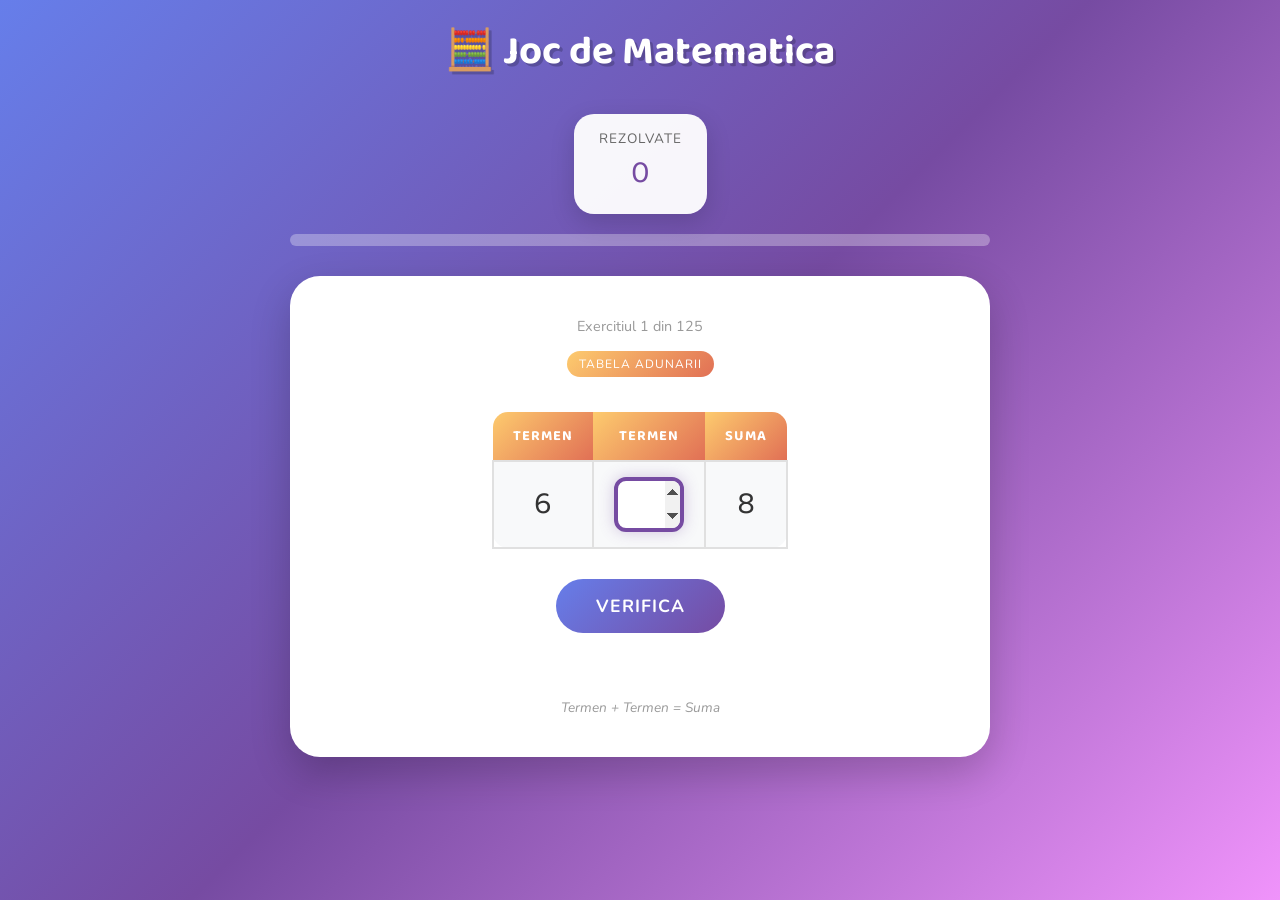
==== index.html @ 3bbdb42a "split into css and js" ====
<!DOCTYPE html>
<html lang="ro">
<head>
    <meta charset="UTF-8">
    <meta name="viewport" content="width=device-width, initial-scale=1.0">
    <meta name="description" content="Joc interactiv de matematică pentru copii - exersează adunarea, scăderea și operații matematice de bază într-un mod distractiv!">
    <meta name="keywords" content="matematică, joc educativ, copii, adunare, scădere, exerciții matematice">
    <meta name="author" content="Joc de Matematică">

    <!-- Open Graph / Facebook -->
    <meta property="og:type" content="website">
    <meta property="og:title" content="Joc de Matematică - Învață matematica jucându-te!">
    <meta property="og:description" content="Joc interactiv de matematică pentru copii - exersează adunarea, scăderea și operații matematice de bază într-un mod distractiv!">

    <!-- Twitter -->
    <meta property="twitter:card" content="summary_large_image">
    <meta property="twitter:title" content="Joc de Matematică - Învață matematica jucându-te!">
    <meta property="twitter:description" content="Joc interactiv de matematică pentru copii - exersează adunarea, scăderea și operații matematice de bază într-un mod distractiv!">

    <title>Joc de Matematică - Învață matematica jucându-te!</title>

    <!-- Google Fonts -->
    <link href="https://fonts.googleapis.com/css2?family=Baloo+2:wght@700&family=Nunito:wght@400;600;700&display=swap" rel="stylesheet">

    <!-- Stylesheet -->
    <link rel="stylesheet" href="css/style.css">
</head>
<body>
    <div class="container">
        <header>
            <h1>🧮 Joc de Matematica</h1>
        </header>

        <div class="score-board">
            <div class="score-item">
                <div class="score-label">Rezolvate</div>
                <div class="score-value" id="correct-count">0</div>
            </div>
        </div>

        <div class="progress-bar">
            <div class="progress-fill" id="progress"></div>
        </div>

        <div class="game-container" id="game-container">
            <div class="exercise-card" id="exercise-card">
                <div class="exercise-number" id="exercise-number">Exercitiul 1 din 125</div>
                <div class="exercise-type" id="exercise-type">Gaseste rezultatul</div>
                <div class="exercise-content" id="exercise-content"></div>
                <button class="btn btn-primary" id="check-btn" onclick="checkAnswer()">Verifica</button>
                <div class="feedback" id="feedback"></div>
                <div class="hint-box" id="hint-box">
                    <div class="hint-title">💡 Indiciu:</div>
                    <div class="hint-text" id="hint-text"></div>
                </div>
                <div class="task-hint" id="task-hint"></div>
            </div>
        </div>

        <div class="completion-screen" id="completion-screen">
            <div class="trophy">🏆</div>
            <div class="final-score" id="final-score">0 / 125</div>
            <div class="stars" id="stars"></div>
            <div class="final-message" id="final-message">Felicitari!</div>
            <button class="btn btn-restart" onclick="restartGame()">Joaca din nou</button>
        </div>
    </div>

    <!-- JavaScript -->
    <script src="js/script.js"></script>
</body>
</html>
---- css/style.css ----
* {
    margin: 0;
    padding: 0;
    box-sizing: border-box;
}

body {
    font-family: 'Nunito', sans-serif;
    min-height: 100vh;
    background: linear-gradient(135deg, #667eea 0%, #764ba2 50%, #f093fb 100%);
    background-attachment: fixed;
    padding: 20px;
}

.container {
    max-width: 700px;
    margin: 0 auto;
}

header {
    text-align: center;
    margin-bottom: 30px;
}

h1 {
    font-family: 'Baloo 2', cursive;
    font-size: 2.5rem;
    color: white;
    text-shadow: 3px 3px 0px rgba(0,0,0,0.2);
    margin-bottom: 10px;
}

.score-board {
    display: flex;
    justify-content: center;
    gap: 30px;
    margin-bottom: 20px;
}

.score-item {
    background: rgba(255,255,255,0.95);
    padding: 15px 25px;
    border-radius: 20px;
    box-shadow: 0 8px 25px rgba(0,0,0,0.15);
    text-align: center;
}

.score-label {
    font-size: 0.85rem;
    color: #666;
    text-transform: uppercase;
    letter-spacing: 1px;
}

.score-value {
    font-family: 'Baloo 2', cursive;
    font-size: 2rem;
    color: #764ba2;
}

.progress-bar {
    background: rgba(255,255,255,0.3);
    height: 12px;
    border-radius: 10px;
    margin-bottom: 30px;
    overflow: hidden;
}

.progress-fill {
    height: 100%;
    background: linear-gradient(90deg, #00f260, #0575e6);
    border-radius: 10px;
    transition: width 0.5s ease;
    width: 0%;
}

.exercise-card {
    background: white;
    border-radius: 30px;
    padding: 40px;
    box-shadow: 0 15px 40px rgba(0,0,0,0.2);
    text-align: center;
    margin-bottom: 20px;
    transform: scale(1);
    transition: transform 0.3s ease;
}

.exercise-card.correct {
    animation: celebrate 0.6s ease;
}

.exercise-card.wrong {
    animation: shake 0.5s ease;
}

@keyframes celebrate {
    0%, 100% { transform: scale(1); }
    50% { transform: scale(1.05); }
}

@keyframes shake {
    0%, 100% { transform: translateX(0); }
    20%, 60% { transform: translateX(-10px); }
    40%, 80% { transform: translateX(10px); }
}

.exercise-number {
    font-size: 0.9rem;
    color: #999;
    margin-bottom: 15px;
}

.exercise-type {
    display: inline-block;
    font-size: 0.75rem;
    color: white;
    padding: 5px 12px;
    border-radius: 20px;
    margin-bottom: 15px;
    text-transform: uppercase;
    letter-spacing: 1px;
}

.exercise-type.result {
    background: linear-gradient(135deg, #667eea, #764ba2);
}

.exercise-type.missing {
    background: linear-gradient(135deg, #f093fb, #f5576c);
}

.exercise-type.comparison {
    background: linear-gradient(135deg, #00b894, #00cec9);
}

.exercise-type.table-add {
    background: linear-gradient(135deg, #fdcb6e, #e17055);
}

.exercise-type.table-sub {
    background: linear-gradient(135deg, #74b9ff, #0984e3);
}

.exercise-type.chain {
    background: linear-gradient(135deg, #a29bfe, #6c5ce7);
}

.exercise-text {
    font-family: 'Baloo 2', cursive;
    font-size: 2.5rem;
    color: #333;
    margin-bottom: 30px;
    display: flex;
    align-items: center;
    justify-content: center;
    gap: 8px;
    flex-wrap: wrap;
}

.comparison-symbol {
    color: #764ba2;
    font-size: 2.8rem;
}

.answer-input {
    width: 100px;
    height: 70px;
    font-family: 'Baloo 2', cursive;
    font-size: 2.5rem;
    text-align: center;
    border: 4px solid #e0e0e0;
    border-radius: 15px;
    outline: none;
    transition: border-color 0.3s ease, box-shadow 0.3s ease;
}

.answer-input:focus {
    border-color: #764ba2;
    box-shadow: 0 0 20px rgba(118, 75, 162, 0.3);
}

.answer-input.correct {
    border-color: #00c853;
    background: #e8f5e9;
}

.answer-input.wrong {
    border-color: #ff5252;
    background: #ffebee;
}

.inline-input {
    width: 70px;
    height: 55px;
    font-family: 'Baloo 2', cursive;
    font-size: 2.2rem;
    text-align: center;
    border: 4px dashed #764ba2;
    border-radius: 15px;
    outline: none;
    background: #f8f4ff;
    transition: border-color 0.3s ease, box-shadow 0.3s ease;
}

.inline-input:focus {
    border-color: #764ba2;
    box-shadow: 0 0 20px rgba(118, 75, 162, 0.3);
    border-style: solid;
}

.inline-input.correct {
    border-color: #00c853;
    border-style: solid;
    background: #e8f5e9;
}

.inline-input.wrong {
    border-color: #ff5252;
    border-style: solid;
    background: #ffebee;
}

/* Chain exercise styles */
.chain-container {
    display: flex;
    align-items: center;
    justify-content: center;
    flex-wrap: wrap;
    gap: 5px;
    margin-bottom: 30px;
}

.chain-circle {
    width: 55px;
    height: 55px;
    border-radius: 50%;
    background: linear-gradient(135deg, #a29bfe, #6c5ce7);
    color: white;
    font-family: 'Baloo 2', cursive;
    font-size: 1.8rem;
    display: flex;
    align-items: center;
    justify-content: center;
    box-shadow: 0 4px 15px rgba(108, 92, 231, 0.4);
}

.chain-operator {
    font-family: 'Baloo 2', cursive;
    font-size: 2rem;
    color: #e17055;
    padding: 0 5px;
    font-weight: bold;
}

.chain-equals {
    font-family: 'Baloo 2', cursive;
    font-size: 2.5rem;
    color: #333;
    padding: 0 10px;
}

.chain-input {
    width: 70px;
    height: 55px;
    font-family: 'Baloo 2', cursive;
    font-size: 2rem;
    text-align: center;
    border: 4px dashed #6c5ce7;
    border-radius: 15px;
    outline: none;
    background: #f0efff;
    transition: all 0.3s ease;
}

.chain-input:focus {
    border-color: #6c5ce7;
    box-shadow: 0 0 20px rgba(108, 92, 231, 0.4);
    border-style: solid;
}

.chain-input.correct {
    border-color: #00c853;
    border-style: solid;
    background: #e8f5e9;
}

.chain-input.wrong {
    border-color: #ff5252;
    border-style: solid;
    background: #ffebee;
}

/* Table styles */
.math-table {
    margin: 20px auto 30px;
    border-collapse: collapse;
    font-family: 'Baloo 2', cursive;
    font-size: 1.5rem;
}

.math-table th {
    padding: 12px 20px;
    color: white;
    font-weight: 700;
    text-transform: uppercase;
    font-size: 0.9rem;
    letter-spacing: 1px;
}

.math-table.addition th {
    background: linear-gradient(135deg, #fdcb6e, #e17055);
}

.math-table.subtraction th {
    background: linear-gradient(135deg, #74b9ff, #0984e3);
}

.math-table th:first-child {
    border-radius: 15px 0 0 0;
}

.math-table th:last-child {
    border-radius: 0 15px 0 0;
}

.math-table td {
    padding: 15px 20px;
    background: #f8f9fa;
    border: 2px solid #e0e0e0;
    text-align: center;
    font-size: 2rem;
    color: #333;
}

.math-table tr:last-child td:first-child {
    border-radius: 0 0 0 15px;
}

.math-table tr:last-child td:last-child {
    border-radius: 0 0 15px 0;
}

.math-table .table-input {
    width: 70px;
    height: 55px;
    font-family: 'Baloo 2', cursive;
    font-size: 2rem;
    text-align: center;
    border: 4px dashed #764ba2;
    border-radius: 12px;
    outline: none;
    background: #fff;
    transition: all 0.3s ease;
}

.math-table .table-input:focus {
    border-color: #764ba2;
    box-shadow: 0 0 15px rgba(118, 75, 162, 0.3);
    border-style: solid;
}

.math-table .table-input.correct {
    border-color: #00c853;
    border-style: solid;
    background: #e8f5e9;
}

.math-table .table-input.wrong {
    border-color: #ff5252;
    border-style: solid;
    background: #ffebee;
}

.btn {
    font-family: 'Nunito', sans-serif;
    font-weight: 700;
    font-size: 1.1rem;
    padding: 15px 40px;
    border: none;
    border-radius: 50px;
    cursor: pointer;
    transition: transform 0.2s ease, box-shadow 0.2s ease;
    text-transform: uppercase;
    letter-spacing: 1px;
}

.btn:hover {
    transform: translateY(-3px);
    box-shadow: 0 10px 25px rgba(0,0,0,0.2);
}

.btn:active {
    transform: translateY(0);
}

.btn-primary {
    background: linear-gradient(135deg, #667eea, #764ba2);
    color: white;
}

.btn-success {
    background: linear-gradient(135deg, #00c853, #00e676);
    color: white;
}

.btn-restart {
    background: linear-gradient(135deg, #ff6b6b, #ee5a24);
    color: white;
}

.feedback {
    margin-top: 20px;
    font-size: 1.2rem;
    font-weight: 600;
    min-height: 30px;
}

.feedback.correct {
    color: #00c853;
}

.feedback.wrong {
    color: #ff5252;
}

.hint-box {
    margin-top: 15px;
    padding: 15px 20px;
    background: #fff3e0;
    border-radius: 15px;
    border-left: 4px solid #ff9800;
    text-align: left;
    display: none;
}

.hint-box.visible {
    display: block;
}

.hint-box .hint-title {
    font-weight: 700;
    color: #e65100;
    margin-bottom: 5px;
    font-size: 0.9rem;
}

.hint-box .hint-text {
    color: #555;
    font-size: 1rem;
    line-height: 1.5;
}

.completion-screen {
    display: none;
    text-align: center;
}

.completion-screen.active {
    display: block;
}

.trophy {
    font-size: 6rem;
    margin-bottom: 20px;
    animation: bounce 1s ease infinite;
}

@keyframes bounce {
    0%, 100% { transform: translateY(0); }
    50% { transform: translateY(-20px); }
}

.final-score {
    font-family: 'Baloo 2', cursive;
    font-size: 3rem;
    color: white;
    margin-bottom: 10px;
}

.final-message {
    font-size: 1.3rem;
    color: rgba(255,255,255,0.9);
    margin-bottom: 30px;
}

.stars {
    font-size: 3rem;
    margin-bottom: 30px;
}

.game-container {
    display: block;
}

.game-container.hidden {
    display: none;
}

.confetti {
    position: fixed;
    width: 15px;
    height: 15px;
    top: -20px;
    animation: confetti-fall 3s linear forwards;
    pointer-events: none;
}

@keyframes confetti-fall {
    to {
        transform: translateY(100vh) rotate(720deg);
        opacity: 0;
    }
}

.task-hint {
    font-size: 0.85rem;
    color: #999;
    margin-top: 15px;
    font-style: italic;
}

@media (max-width: 500px) {
    .chain-circle {
        width: 45px;
        height: 45px;
        font-size: 1.5rem;
    }
    .chain-operator {
        font-size: 1.5rem;
    }
    .chain-input {
        width: 55px;
        height: 45px;
        font-size: 1.5rem;
    }
}
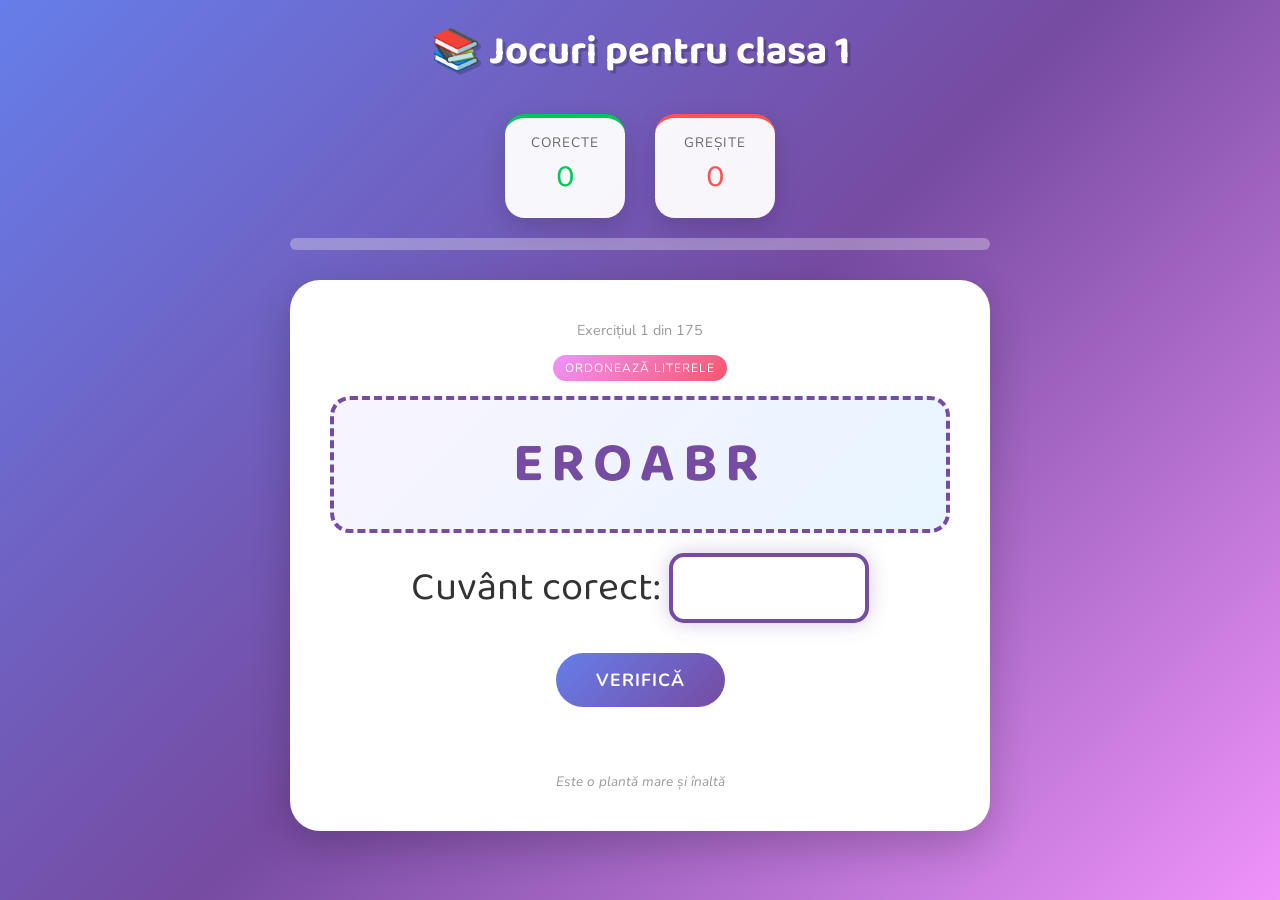
==== commit 8fa93109: "Add more exercises" ====
--- a/index.html
+++ b/index.html
@@ -3,21 +3,21 @@
 <head>
     <meta charset="UTF-8">
     <meta name="viewport" content="width=device-width, initial-scale=1.0">
-    <meta name="description" content="Joc interactiv de matematică pentru copii - exersează adunarea, scăderea și operații matematice de bază într-un mod distractiv!">
-    <meta name="keywords" content="matematică, joc educativ, copii, adunare, scădere, exerciții matematice">
-    <meta name="author" content="Joc de Matematică">
+    <meta name="description" content="Jocuri educative pentru clasa 1 - matematică și limba română! Exersează adunarea, scăderea și vocabularul într-un mod distractiv!">
+    <meta name="keywords" content="jocuri clasa 1, matematică, limba română, joc educativ, copii, adunare, scădere, exerciții">
+    <meta name="author" content="Jocuri pentru clasa 1">
 
     <!-- Open Graph / Facebook -->
     <meta property="og:type" content="website">
-    <meta property="og:title" content="Joc de Matematică - Învață matematica jucându-te!">
-    <meta property="og:description" content="Joc interactiv de matematică pentru copii - exersează adunarea, scăderea și operații matematice de bază într-un mod distractiv!">
+    <meta property="og:title" content="Jocuri pentru clasa 1 - Învață jucându-te!">
+    <meta property="og:description" content="Jocuri educative pentru clasa 1 - matematică și limba română! Exersează adunarea, scăderea și vocabularul într-un mod distractiv!">
 
     <!-- Twitter -->
     <meta property="twitter:card" content="summary_large_image">
-    <meta property="twitter:title" content="Joc de Matematică - Învață matematica jucându-te!">
-    <meta property="twitter:description" content="Joc interactiv de matematică pentru copii - exersează adunarea, scăderea și operații matematice de bază într-un mod distractiv!">
+    <meta property="twitter:title" content="Jocuri pentru clasa 1 - Învață jucându-te!">
+    <meta property="twitter:description" content="Jocuri educative pentru clasa 1 - matematică și limba română! Exersează adunarea, scăderea și vocabularul într-un mod distractiv!">
 
-    <title>Joc de Matematică - Învață matematica jucându-te!</title>
+    <title>Jocuri pentru clasa 1 - Învață jucându-te!</title>
 
     <!-- Google Fonts -->
     <link href="https://fonts.googleapis.com/css2?family=Baloo+2:wght@700&family=Nunito:wght@400;600;700&display=swap" rel="stylesheet">
@@ -28,13 +28,17 @@
 <body>
     <div class="container">
         <header>
-            <h1>🧮 Joc de Matematica</h1>
+            <h1>📚 Jocuri pentru clasa 1</h1>
         </header>
 
         <div class="score-board">
-            <div class="score-item">
-                <div class="score-label">Rezolvate</div>
+            <div class="score-item score-correct">
+                <div class="score-label">Corecte</div>
                 <div class="score-value" id="correct-count">0</div>
+            </div>
+            <div class="score-item score-wrong">
+                <div class="score-label">Greșite</div>
+                <div class="score-value" id="wrong-count">0</div>
             </div>
         </div>
 
--- a/css/style.css
+++ b/css/style.css
@@ -35,6 +35,7 @@
     justify-content: center;
     gap: 30px;
     margin-bottom: 20px;
+    flex-wrap: wrap;
 }
 
 .score-item {
@@ -43,6 +44,15 @@
     border-radius: 20px;
     box-shadow: 0 8px 25px rgba(0,0,0,0.15);
     text-align: center;
+    min-width: 120px;
+}
+
+.score-correct {
+    border-top: 4px solid #00c853;
+}
+
+.score-wrong {
+    border-top: 4px solid #ff5252;
 }
 
 .score-label {
@@ -56,6 +66,14 @@
     font-family: 'Baloo 2', cursive;
     font-size: 2rem;
     color: #764ba2;
+}
+
+.score-correct .score-value {
+    color: #00c853;
+}
+
+.score-wrong .score-value {
+    color: #ff5252;
 }
 
 .progress-bar {
@@ -517,6 +535,42 @@
     color: #999;
     margin-top: 15px;
     font-style: italic;
+}
+
+/* Story problem styles */
+.story-text {
+    font-family: 'Nunito', sans-serif;
+    font-size: 1.3rem;
+    line-height: 1.8;
+    color: #333;
+    text-align: left;
+    padding: 20px;
+    background: #f8f4ff;
+    border-radius: 15px;
+    border-left: 5px solid #764ba2;
+    margin-bottom: 20px;
+}
+
+/* Word scramble styles */
+.word-scrambled {
+    font-family: 'Baloo 2', cursive;
+    font-size: 3.5rem;
+    color: #764ba2;
+    font-weight: 700;
+    letter-spacing: 8px;
+    margin-bottom: 20px;
+    padding: 20px;
+    background: linear-gradient(135deg, #f8f4ff, #e8f5ff);
+    border-radius: 20px;
+    border: 4px dashed #764ba2;
+    text-transform: uppercase;
+}
+
+.word-input {
+    text-transform: lowercase;
+    font-size: 2rem !important;
+    width: 200px;
+    letter-spacing: 2px;
 }
 
 @media (max-width: 500px) {
@@ -533,4 +587,17 @@
         height: 45px;
         font-size: 1.5rem;
     }
-}
+    .story-text {
+        font-size: 1.1rem;
+        padding: 15px;
+    }
+    .word-scrambled {
+        font-size: 2.5rem;
+        letter-spacing: 4px;
+        padding: 15px;
+    }
+    .word-input {
+        width: 150px;
+        font-size: 1.5rem !important;
+    }
+}
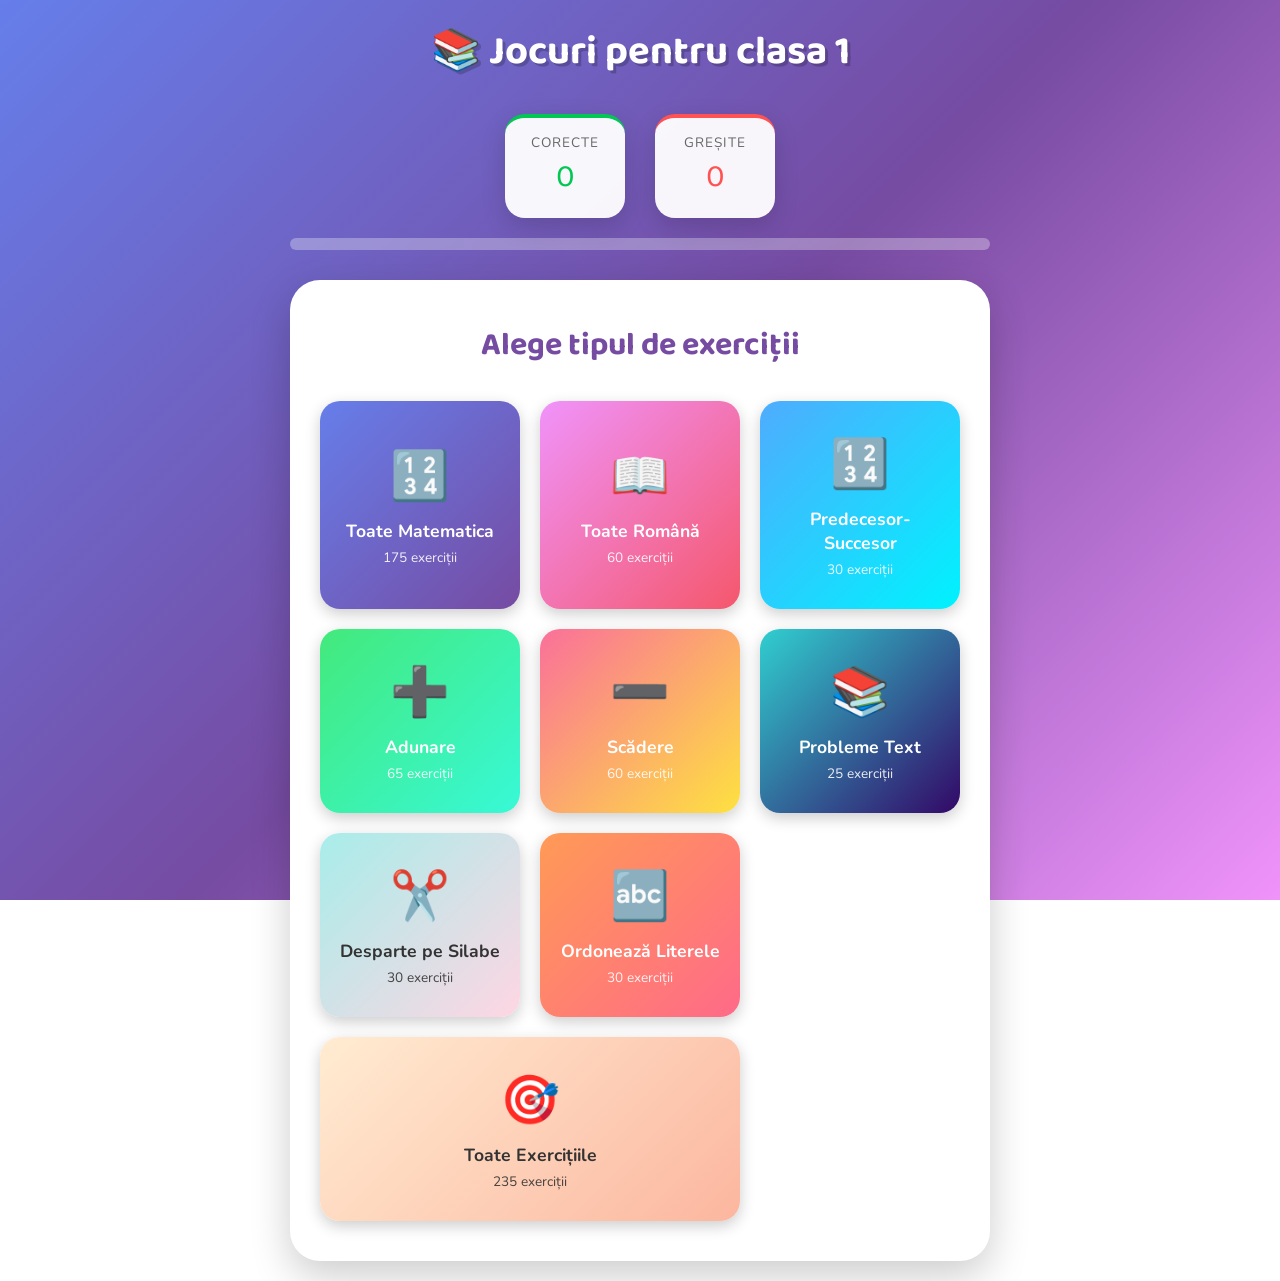
==== commit 45683a95: "adaugare sequence; adaugare meniu" ====
--- a/index.html
+++ b/index.html
@@ -46,7 +46,61 @@
             <div class="progress-fill" id="progress"></div>
         </div>
 
-        <div class="game-container" id="game-container">
+        <!-- Menu Screen -->
+        <div class="menu-screen" id="menu-screen">
+            <div class="menu-card">
+                <h2 class="menu-title">Alege tipul de exerciții</h2>
+                <div class="menu-grid">
+                    <button class="menu-btn math-btn" onclick="startGame('all-math')">
+                        <div class="menu-icon">🔢</div>
+                        <div class="menu-label">Toate Matematica</div>
+                        <div class="menu-count">175 exerciții</div>
+                    </button>
+                    <button class="menu-btn romanian-btn" onclick="startGame('all-romanian')">
+                        <div class="menu-icon">📖</div>
+                        <div class="menu-label">Toate Română</div>
+                        <div class="menu-count">60 exerciții</div>
+                    </button>
+                    <button class="menu-btn sequence-btn" onclick="startGame('sequence')">
+                        <div class="menu-icon">🔢</div>
+                        <div class="menu-label">Predecesor-Succesor</div>
+                        <div class="menu-count">30 exerciții</div>
+                    </button>
+                    <button class="menu-btn addition-btn" onclick="startGame('addition')">
+                        <div class="menu-icon">➕</div>
+                        <div class="menu-label">Adunare</div>
+                        <div class="menu-count">65 exerciții</div>
+                    </button>
+                    <button class="menu-btn subtraction-btn" onclick="startGame('subtraction')">
+                        <div class="menu-icon">➖</div>
+                        <div class="menu-label">Scădere</div>
+                        <div class="menu-count">60 exerciții</div>
+                    </button>
+                    <button class="menu-btn story-btn" onclick="startGame('story')">
+                        <div class="menu-icon">📚</div>
+                        <div class="menu-label">Probleme Text</div>
+                        <div class="menu-count">25 exerciții</div>
+                    </button>
+                    <button class="menu-btn syllable-btn" onclick="startGame('syllable')">
+                        <div class="menu-icon">✂️</div>
+                        <div class="menu-label">Desparte pe Silabe</div>
+                        <div class="menu-count">30 exerciții</div>
+                    </button>
+                    <button class="menu-btn word-btn" onclick="startGame('word')">
+                        <div class="menu-icon">🔤</div>
+                        <div class="menu-label">Ordonează Literele</div>
+                        <div class="menu-count">30 exerciții</div>
+                    </button>
+                    <button class="menu-btn all-btn" onclick="startGame('all')">
+                        <div class="menu-icon">🎯</div>
+                        <div class="menu-label">Toate Exercițiile</div>
+                        <div class="menu-count">235 exerciții</div>
+                    </button>
+                </div>
+            </div>
+        </div>
+
+        <div class="game-container hidden" id="game-container">
             <div class="exercise-card" id="exercise-card">
                 <div class="exercise-number" id="exercise-number">Exercitiul 1 din 125</div>
                 <div class="exercise-type" id="exercise-type">Gaseste rezultatul</div>
@@ -59,6 +113,7 @@
                 </div>
                 <div class="task-hint" id="task-hint"></div>
             </div>
+            <button class="btn btn-back" onclick="backToMenu()">← Înapoi la meniu</button>
         </div>
 
         <div class="completion-screen" id="completion-screen">
--- a/css/style.css
+++ b/css/style.css
@@ -504,6 +504,113 @@
 .stars {
     font-size: 3rem;
     margin-bottom: 30px;
+}
+
+/* Menu Screen */
+.menu-screen {
+    display: block;
+}
+
+.menu-card {
+    background: white;
+    border-radius: 30px;
+    padding: 40px 30px;
+    box-shadow: 0 15px 40px rgba(0,0,0,0.2);
+}
+
+.menu-title {
+    font-family: 'Baloo 2', cursive;
+    font-size: 2rem;
+    color: #764ba2;
+    text-align: center;
+    margin-bottom: 30px;
+}
+
+.menu-grid {
+    display: grid;
+    grid-template-columns: repeat(auto-fit, minmax(200px, 1fr));
+    gap: 20px;
+}
+
+.menu-btn {
+    background: linear-gradient(135deg, #667eea, #764ba2);
+    color: white;
+    border: none;
+    border-radius: 20px;
+    padding: 30px 20px;
+    cursor: pointer;
+    transition: all 0.3s ease;
+    box-shadow: 0 5px 15px rgba(0,0,0,0.2);
+    font-family: 'Nunito', sans-serif;
+}
+
+.menu-btn:hover {
+    transform: translateY(-5px);
+    box-shadow: 0 10px 25px rgba(0,0,0,0.3);
+}
+
+.menu-icon {
+    font-size: 3rem;
+    margin-bottom: 10px;
+}
+
+.menu-label {
+    font-size: 1.1rem;
+    font-weight: 700;
+    margin-bottom: 5px;
+}
+
+.menu-count {
+    font-size: 0.85rem;
+    opacity: 0.9;
+}
+
+.math-btn {
+    background: linear-gradient(135deg, #667eea, #764ba2);
+}
+
+.romanian-btn {
+    background: linear-gradient(135deg, #f093fb, #f5576c);
+}
+
+.sequence-btn {
+    background: linear-gradient(135deg, #4facfe, #00f2fe);
+}
+
+.addition-btn {
+    background: linear-gradient(135deg, #43e97b, #38f9d7);
+}
+
+.subtraction-btn {
+    background: linear-gradient(135deg, #fa709a, #fee140);
+}
+
+.story-btn {
+    background: linear-gradient(135deg, #30cfd0, #330867);
+}
+
+.syllable-btn {
+    background: linear-gradient(135deg, #a8edea, #fed6e3);
+    color: #333;
+}
+
+.word-btn {
+    background: linear-gradient(135deg, #ff9a56, #ff6a88);
+}
+
+.all-btn {
+    background: linear-gradient(135deg, #ffecd2, #fcb69f);
+    color: #333;
+    grid-column: span 2;
+    font-size: 1.2rem;
+}
+
+.btn-back {
+    background: linear-gradient(135deg, #868f96, #596164);
+    color: white;
+    margin-top: 20px;
+    font-size: 0.9rem;
+    padding: 12px 30px;
 }
 
 .game-container {
@@ -573,7 +680,117 @@
     letter-spacing: 2px;
 }
 
+/* Syllable exercise styles */
+.syllable-word {
+    font-family: 'Baloo 2', cursive;
+    font-size: 4rem;
+    color: #6c5ce7;
+    font-weight: 700;
+    margin-bottom: 20px;
+    padding: 25px;
+    background: linear-gradient(135deg, #e8f5ff, #f8f4ff);
+    border-radius: 20px;
+    border: 4px solid #6c5ce7;
+    text-transform: lowercase;
+}
+
+.syllable-input {
+    font-size: 2rem !important;
+    width: 250px;
+    letter-spacing: 3px;
+    font-family: 'Baloo 2', cursive;
+}
+
+/* Sequence exercise styles */
+.sequence-container {
+    display: flex;
+    justify-content: center;
+    align-items: center;
+    gap: 20px;
+    margin: 30px 0;
+}
+
+.sequence-input {
+    font-family: 'Baloo 2', cursive;
+    font-size: 3rem;
+    width: 100px;
+    height: 100px;
+    border: 4px solid #667eea;
+    border-radius: 20px;
+    text-align: center;
+    transition: all 0.3s ease;
+    background: rgba(102, 126, 234, 0.05);
+}
+
+.sequence-input:focus {
+    outline: none;
+    border-color: #764ba2;
+    background: rgba(118, 75, 162, 0.1);
+    transform: scale(1.05);
+}
+
+.sequence-input.correct {
+    background: #d4edda;
+    border-color: #28a745;
+    color: #155724;
+}
+
+.sequence-input.wrong {
+    background: #f8d7da;
+    border-color: #dc3545;
+    color: #721c24;
+    animation: shake 0.5s;
+}
+
+.sequence-number {
+    font-family: 'Baloo 2', cursive;
+    font-size: 3rem;
+    width: 100px;
+    height: 100px;
+    display: flex;
+    align-items: center;
+    justify-content: center;
+    border: 4px dashed #ccc;
+    border-radius: 20px;
+    color: #999;
+    background: rgba(0,0,0,0.03);
+}
+
+.sequence-number.known {
+    border: 4px solid #28a745;
+    color: #28a745;
+    background: rgba(40, 167, 69, 0.1);
+    font-weight: 700;
+}
+
+@media (max-width: 768px) {
+    .menu-grid {
+        grid-template-columns: 1fr;
+    }
+    .all-btn {
+        grid-column: span 1;
+    }
+}
+
 @media (max-width: 500px) {
+    h1 {
+        font-size: 1.8rem;
+    }
+    .menu-title {
+        font-size: 1.5rem;
+    }
+    .menu-card {
+        padding: 25px 20px;
+    }
+    .menu-btn {
+        padding: 20px 15px;
+    }
+    .menu-icon {
+        font-size: 2.5rem;
+    }
+    .menu-label {
+        font-size: 1rem;
+    }
     .chain-circle {
         width: 45px;
         height: 45px;
@@ -600,4 +817,21 @@
         width: 150px;
         font-size: 1.5rem !important;
     }
-}
+    .syllable-word {
+        font-size: 2.8rem;
+        padding: 15px;
+    }
+    .syllable-input {
+        width: 180px;
+        font-size: 1.5rem !important;
+        letter-spacing: 2px;
+    }
+    .sequence-container {
+        gap: 10px;
+    }
+    .sequence-input, .sequence-number {
+        width: 70px;
+        height: 70px;
+        font-size: 2rem;
+    }
+}
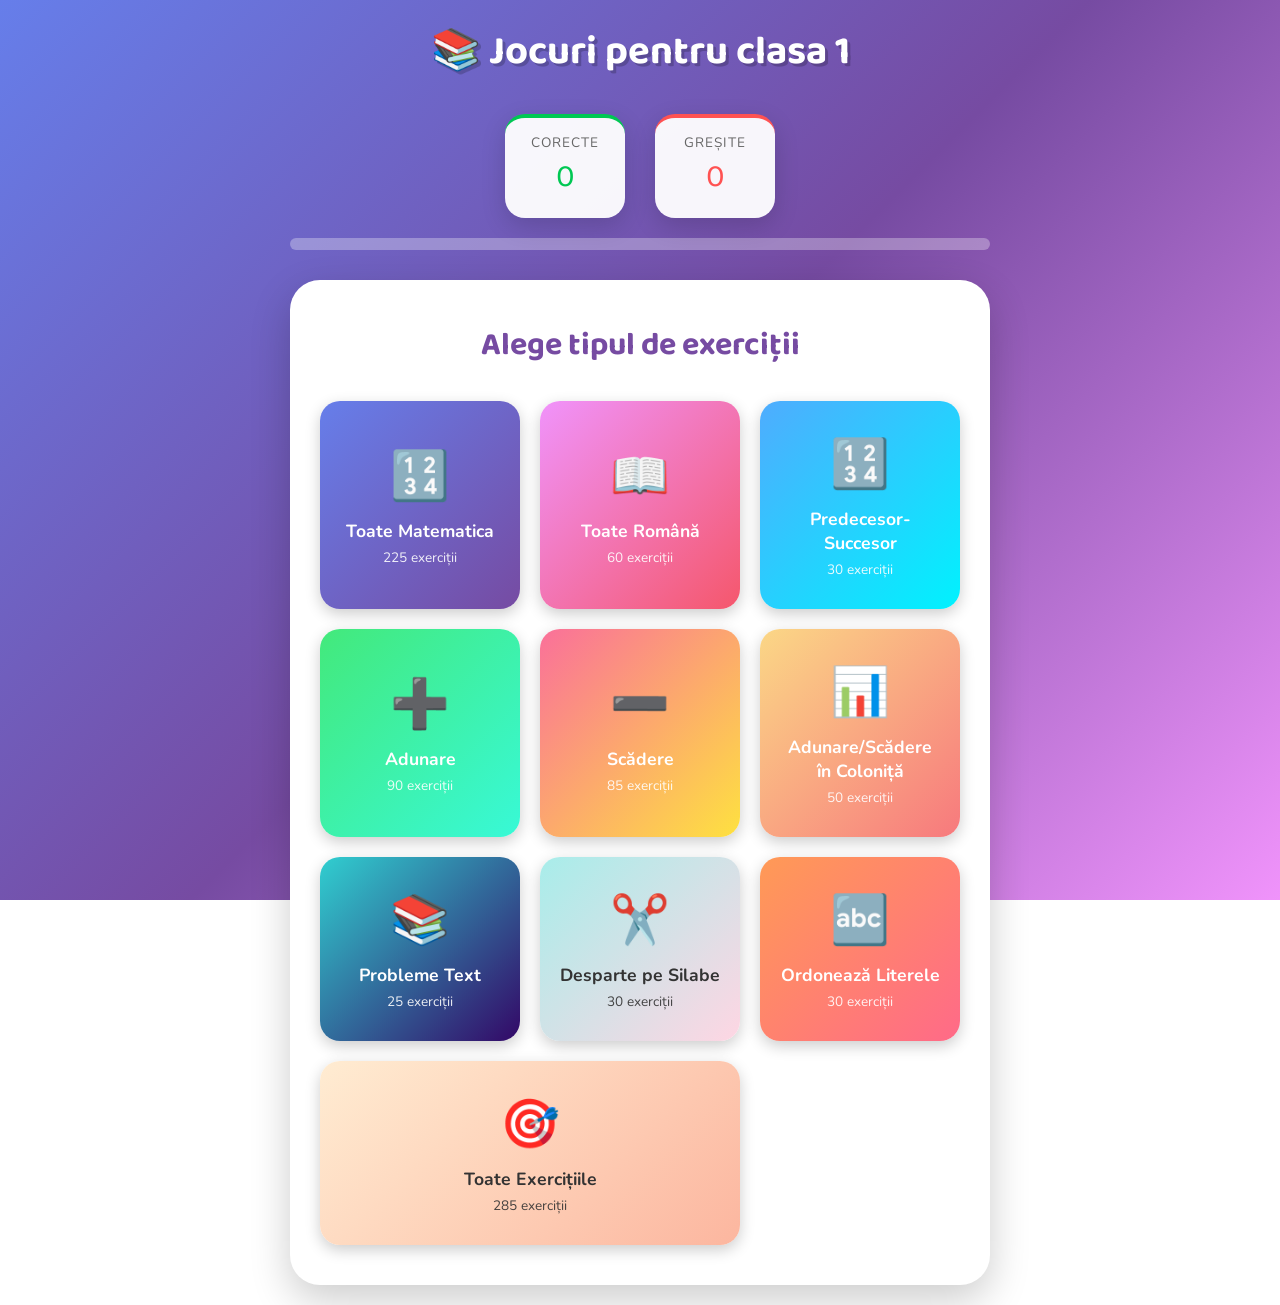
==== commit c0080f72: "adaugat exercitii in colonita" ====
--- a/index.html
+++ b/index.html
@@ -54,7 +54,7 @@
                     <button class="menu-btn math-btn" onclick="startGame('all-math')">
                         <div class="menu-icon">🔢</div>
                         <div class="menu-label">Toate Matematica</div>
-                        <div class="menu-count">175 exerciții</div>
+                        <div class="menu-count">225 exerciții</div>
                     </button>
                     <button class="menu-btn romanian-btn" onclick="startGame('all-romanian')">
                         <div class="menu-icon">📖</div>
@@ -69,12 +69,17 @@
                     <button class="menu-btn addition-btn" onclick="startGame('addition')">
                         <div class="menu-icon">➕</div>
                         <div class="menu-label">Adunare</div>
-                        <div class="menu-count">65 exerciții</div>
+                        <div class="menu-count">90 exerciții</div>
                     </button>
                     <button class="menu-btn subtraction-btn" onclick="startGame('subtraction')">
                         <div class="menu-icon">➖</div>
                         <div class="menu-label">Scădere</div>
-                        <div class="menu-count">60 exerciții</div>
+                        <div class="menu-count">85 exerciții</div>
+                    </button>
+                    <button class="menu-btn column-btn" onclick="startGame('column')">
+                        <div class="menu-icon">📊</div>
+                        <div class="menu-label">Adunare/Scădere în Coloniță</div>
+                        <div class="menu-count">50 exerciții</div>
                     </button>
                     <button class="menu-btn story-btn" onclick="startGame('story')">
                         <div class="menu-icon">📚</div>
@@ -94,7 +99,7 @@
                     <button class="menu-btn all-btn" onclick="startGame('all')">
                         <div class="menu-icon">🎯</div>
                         <div class="menu-label">Toate Exercițiile</div>
-                        <div class="menu-count">235 exerciții</div>
+                        <div class="menu-count">285 exerciții</div>
                     </button>
                 </div>
             </div>
--- a/css/style.css
+++ b/css/style.css
@@ -596,6 +596,10 @@
 
 .word-btn {
     background: linear-gradient(135deg, #ff9a56, #ff6a88);
+}
+
+.column-btn {
+    background: linear-gradient(135deg, #fbd786, #f7797d);
 }
 
 .all-btn {
@@ -763,6 +767,99 @@
     font-weight: 700;
 }
 
+/* Column operation styles */
+.column-operation {
+    display: inline-flex;
+    flex-direction: column;
+    align-items: flex-end;
+    gap: 10px;
+    font-family: 'Baloo 2', cursive;
+    font-size: 3rem;
+    padding: 30px 40px;
+    background: linear-gradient(135deg, #fff9e6, #ffe6f0);
+    border-radius: 25px;
+    border: 4px solid #764ba2;
+    margin: 20px 0;
+}
+
+.column-number {
+    display: flex;
+    gap: 5px;
+    min-width: 120px;
+    justify-content: flex-end;
+}
+
+.column-digit {
+    width: 50px;
+    height: 60px;
+    display: flex;
+    align-items: center;
+    justify-content: center;
+    background: white;
+    border: 2px solid #ddd;
+    border-radius: 10px;
+    font-weight: 700;
+}
+
+.column-digit.tens {
+    color: #667eea;
+}
+
+.column-digit.units {
+    color: #764ba2;
+}
+
+.column-operator {
+    font-size: 2.5rem;
+    color: #764ba2;
+    font-weight: 700;
+    padding-right: 10px;
+}
+
+.column-line {
+    width: 100%;
+    height: 4px;
+    background: linear-gradient(90deg, #667eea, #764ba2);
+    border-radius: 2px;
+    margin: 5px 0;
+}
+
+.column-answer {
+    font-family: 'Baloo 2', cursive;
+    font-size: 2.5rem;
+    width: 120px;
+    height: 70px;
+    text-align: center;
+    border: 4px dashed #764ba2;
+    border-radius: 15px;
+    background: white;
+    transition: all 0.3s ease;
+    font-weight: 700;
+}
+
+.column-answer:focus {
+    outline: none;
+    border-color: #667eea;
+    border-style: solid;
+    box-shadow: 0 0 20px rgba(102, 126, 234, 0.3);
+    transform: scale(1.05);
+}
+
+.column-answer.correct {
+    background: #d4edda;
+    border-color: #28a745;
+    border-style: solid;
+    color: #155724;
+}
+
+.column-answer.wrong {
+    background: #f8d7da;
+    border-color: #dc3545;
+    border-style: solid;
+    color: #721c24;
+    animation: shake 0.5s;
+}
+
 @media (max-width: 768px) {
     .menu-grid {
         grid-template-columns: 1fr;
@@ -834,4 +931,21 @@
         height: 70px;
         font-size: 2rem;
     }
-}
+    .column-operation {
+        padding: 20px 25px;
+        font-size: 2rem;
+    }
+    .column-digit {
+        width: 40px;
+        height: 50px;
+        font-size: 2rem;
+    }
+    .column-operator {
+        font-size: 2rem;
+    }
+    .column-answer {
+        width: 100px;
+        height: 60px;
+        font-size: 2rem;
+    }
+}
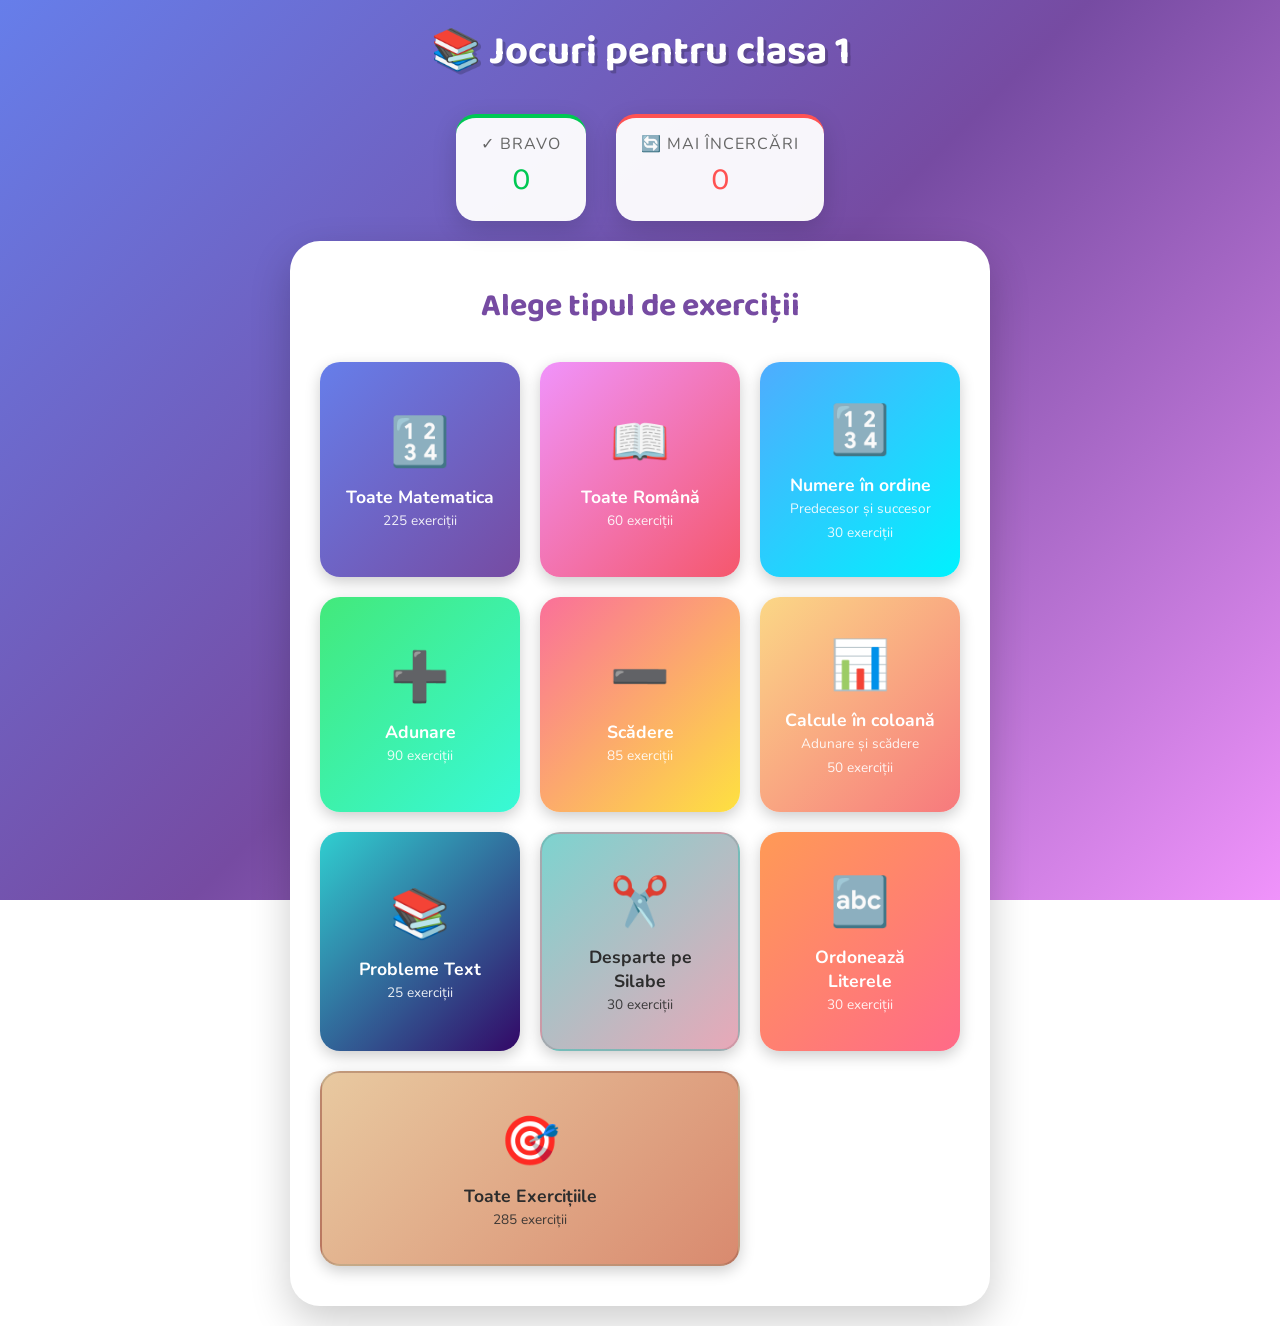
==== commit a5162544: "UI improvements for 6-7 year olds - Bigger touch targets (buttons, menu items) - Friendlier score la" ====
--- a/index.html
+++ b/index.html
@@ -33,17 +33,20 @@
 
         <div class="score-board">
             <div class="score-item score-correct">
-                <div class="score-label">Corecte</div>
+                <div class="score-label">✓ Bravo</div>
                 <div class="score-value" id="correct-count">0</div>
             </div>
             <div class="score-item score-wrong">
-                <div class="score-label">Greșite</div>
+                <div class="score-label">🔄 Mai încercări</div>
                 <div class="score-value" id="wrong-count">0</div>
             </div>
         </div>
 
-        <div class="progress-bar">
-            <div class="progress-fill" id="progress"></div>
+        <div class="progress-wrapper" id="progress-wrapper" style="display: none;">
+            <div class="progress-text" id="progress-text"></div>
+            <div class="progress-bar">
+                <div class="progress-fill" id="progress"></div>
+            </div>
         </div>
 
         <!-- Menu Screen -->
@@ -63,7 +66,8 @@
                     </button>
                     <button class="menu-btn sequence-btn" onclick="startGame('sequence')">
                         <div class="menu-icon">🔢</div>
-                        <div class="menu-label">Predecesor-Succesor</div>
+                        <div class="menu-label">Numere în ordine</div>
+                        <div class="menu-sublabel">Predecesor și succesor</div>
                         <div class="menu-count">30 exerciții</div>
                     </button>
                     <button class="menu-btn addition-btn" onclick="startGame('addition')">
@@ -78,7 +82,8 @@
                     </button>
                     <button class="menu-btn column-btn" onclick="startGame('column')">
                         <div class="menu-icon">📊</div>
-                        <div class="menu-label">Adunare/Scădere în Coloniță</div>
+                        <div class="menu-label">Calcule în coloană</div>
+                        <div class="menu-sublabel">Adunare și scădere</div>
                         <div class="menu-count">50 exerciții</div>
                     </button>
                     <button class="menu-btn story-btn" onclick="startGame('story')">
@@ -118,7 +123,7 @@
                 </div>
                 <div class="task-hint" id="task-hint"></div>
             </div>
-            <button class="btn btn-back" onclick="backToMenu()">← Înapoi la meniu</button>
+            <button class="btn btn-back" onclick="backToMenu()">← Înapoi</button>
         </div>
 
         <div class="completion-screen" id="completion-screen">
@@ -126,7 +131,8 @@
             <div class="final-score" id="final-score">0 / 125</div>
             <div class="stars" id="stars"></div>
             <div class="final-message" id="final-message">Felicitari!</div>
-            <button class="btn btn-restart" onclick="restartGame()">Joaca din nou</button>
+            <p class="completion-cta">Vrei să mai exersezi?</p>
+            <button class="btn btn-restart" onclick="restartGame()">Joacă din nou</button>
         </div>
     </div>
 
--- a/css/style.css
+++ b/css/style.css
@@ -56,7 +56,7 @@
 }
 
 .score-label {
-    font-size: 0.85rem;
+    font-size: 1rem;
     color: #666;
     text-transform: uppercase;
     letter-spacing: 1px;
@@ -78,10 +78,20 @@
 
 .progress-bar {
     background: rgba(255,255,255,0.3);
-    height: 12px;
+    height: 16px;
     border-radius: 10px;
     margin-bottom: 30px;
     overflow: hidden;
+}
+
+.progress-wrapper {
+    margin-bottom: 8px;
+}
+
+.progress-text {
+    font-size: 1rem;
+    color: rgba(255,255,255,0.95);
+    font-weight: 600;
 }
 
 .progress-fill {
@@ -118,21 +128,21 @@
 
 @keyframes shake {
     0%, 100% { transform: translateX(0); }
-    20%, 60% { transform: translateX(-10px); }
-    40%, 80% { transform: translateX(10px); }
+    20%, 60% { transform: translateX(-6px); }
+    40%, 80% { transform: translateX(6px); }
 }
 
 .exercise-number {
-    font-size: 0.9rem;
-    color: #999;
+    font-size: 1.1rem;
+    color: #666;
     margin-bottom: 15px;
 }
 
 .exercise-type {
     display: inline-block;
-    font-size: 0.75rem;
+    font-size: 0.95rem;
     color: white;
-    padding: 5px 12px;
+    padding: 8px 16px;
     border-radius: 20px;
     margin-bottom: 15px;
     text-transform: uppercase;
@@ -190,6 +200,7 @@
     border-radius: 15px;
     outline: none;
     transition: border-color 0.3s ease, box-shadow 0.3s ease;
+    scroll-margin-bottom: 120px;
 }
 
 .answer-input:focus {
@@ -205,6 +216,15 @@
 .answer-input.wrong {
     border-color: #ff5252;
     background: #ffebee;
+}
+
+.inline-input,
+.chain-input,
+.table-input,
+.column-answer,
+.sequence-input,
+.syllable-input {
+    scroll-margin-bottom: 120px;
 }
 
 .inline-input {
@@ -400,6 +420,7 @@
     transition: transform 0.2s ease, box-shadow 0.2s ease;
     text-transform: uppercase;
     letter-spacing: 1px;
+    min-height: 48px;
 }
 
 .btn:hover {
@@ -414,6 +435,9 @@
 .btn-primary {
     background: linear-gradient(135deg, #667eea, #764ba2);
     color: white;
+    font-size: 1.3rem;
+    padding: 18px 50px;
+    min-height: 56px;
 }
 
 .btn-success {
@@ -424,6 +448,9 @@
 .btn-restart {
     background: linear-gradient(135deg, #ff6b6b, #ee5a24);
     color: white;
+    font-size: 1.2rem;
+    padding: 20px 50px;
+    min-height: 56px;
 }
 
 .feedback {
@@ -498,7 +525,13 @@
 .final-message {
     font-size: 1.3rem;
     color: rgba(255,255,255,0.9);
-    margin-bottom: 30px;
+    margin-bottom: 15px;
+}
+
+.completion-cta {
+    font-size: 1.1rem;
+    color: rgba(255,255,255,0.9);
+    margin-bottom: 20px;
 }
 
 .stars {
@@ -537,11 +570,12 @@
     color: white;
     border: none;
     border-radius: 20px;
-    padding: 30px 20px;
+    padding: 35px 24px;
     cursor: pointer;
     transition: all 0.3s ease;
     box-shadow: 0 5px 15px rgba(0,0,0,0.2);
     font-family: 'Nunito', sans-serif;
+    min-height: 120px;
 }
 
 .menu-btn:hover {
@@ -557,6 +591,12 @@
 .menu-label {
     font-size: 1.1rem;
     font-weight: 700;
+    margin-bottom: 2px;
+}
+
+.menu-sublabel {
+    font-size: 0.85rem;
+    opacity: 0.9;
     margin-bottom: 5px;
 }
 
@@ -590,8 +630,9 @@
 }
 
 .syllable-btn {
-    background: linear-gradient(135deg, #a8edea, #fed6e3);
-    color: #333;
+    background: linear-gradient(135deg, #7dd3cf, #e8a8b8);
+    color: #2d2d2d;
+    border: 2px solid rgba(0,0,0,0.1);
 }
 
 .word-btn {
@@ -603,18 +644,20 @@
 }
 
 .all-btn {
-    background: linear-gradient(135deg, #ffecd2, #fcb69f);
-    color: #333;
+    background: linear-gradient(135deg, #e8c9a0, #d98a6f);
+    color: #2d2d2d;
     grid-column: span 2;
     font-size: 1.2rem;
+    border: 2px solid rgba(0,0,0,0.15);
 }
 
 .btn-back {
     background: linear-gradient(135deg, #868f96, #596164);
     color: white;
     margin-top: 20px;
-    font-size: 0.9rem;
-    padding: 12px 30px;
+    font-size: 1.1rem;
+    padding: 16px 36px;
+    min-height: 52px;
 }
 
 .game-container {
@@ -642,8 +685,8 @@
 }
 
 .task-hint {
-    font-size: 0.85rem;
-    color: #999;
+    font-size: 1rem;
+    color: #666;
     margin-top: 15px;
     font-style: italic;
 }
@@ -880,13 +923,20 @@
         padding: 25px 20px;
     }
     .menu-btn {
-        padding: 20px 15px;
+        padding: 24px 18px;
+        min-height: 110px;
     }
     .menu-icon {
         font-size: 2.5rem;
     }
     .menu-label {
         font-size: 1rem;
+    }
+    .menu-sublabel {
+        font-size: 0.8rem;
+    }
+    .progress-text {
+        font-size: 0.95rem;
     }
     .chain-circle {
         width: 45px;
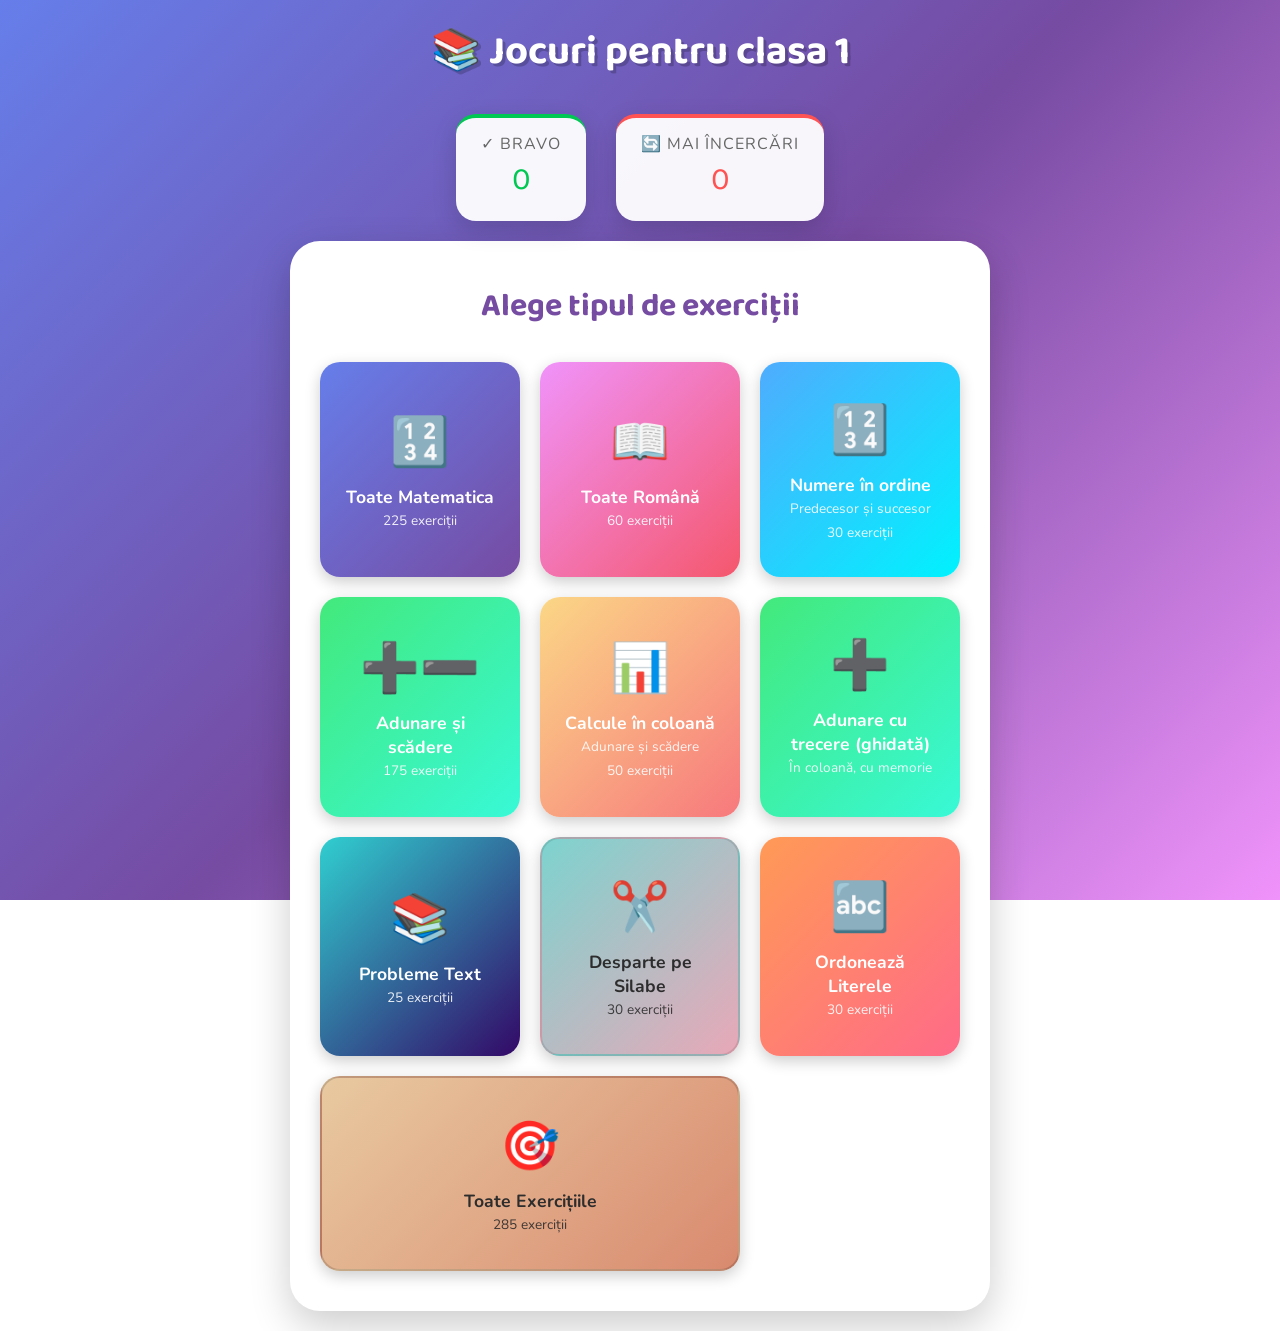
==== commit 6b963bcf: "adauga adunare ghidata si categorie combinata Made-with: Cursor" ====
--- a/index.html
+++ b/index.html
@@ -70,21 +70,21 @@
                         <div class="menu-sublabel">Predecesor și succesor</div>
                         <div class="menu-count">30 exerciții</div>
                     </button>
-                    <button class="menu-btn addition-btn" onclick="startGame('addition')">
-                        <div class="menu-icon">➕</div>
-                        <div class="menu-label">Adunare</div>
-                        <div class="menu-count">90 exerciții</div>
-                    </button>
-                    <button class="menu-btn subtraction-btn" onclick="startGame('subtraction')">
-                        <div class="menu-icon">➖</div>
-                        <div class="menu-label">Scădere</div>
-                        <div class="menu-count">85 exerciții</div>
+                    <button class="menu-btn addition-btn" onclick="startGame('add-sub')">
+                        <div class="menu-icon">➕➖</div>
+                        <div class="menu-label">Adunare și scădere</div>
+                        <div class="menu-count">175 exerciții</div>
                     </button>
                     <button class="menu-btn column-btn" onclick="startGame('column')">
                         <div class="menu-icon">📊</div>
                         <div class="menu-label">Calcule în coloană</div>
                         <div class="menu-sublabel">Adunare și scădere</div>
                         <div class="menu-count">50 exerciții</div>
+                    </button>
+                    <button class="menu-btn addition-btn" onclick="startGame('column-carry')">
+                        <div class="menu-icon">➕</div>
+                        <div class="menu-label">Adunare cu trecere (ghidată)</div>
+                        <div class="menu-sublabel">În coloană, cu memorie</div>
                     </button>
                     <button class="menu-btn story-btn" onclick="startGame('story')">
                         <div class="menu-icon">📚</div>
